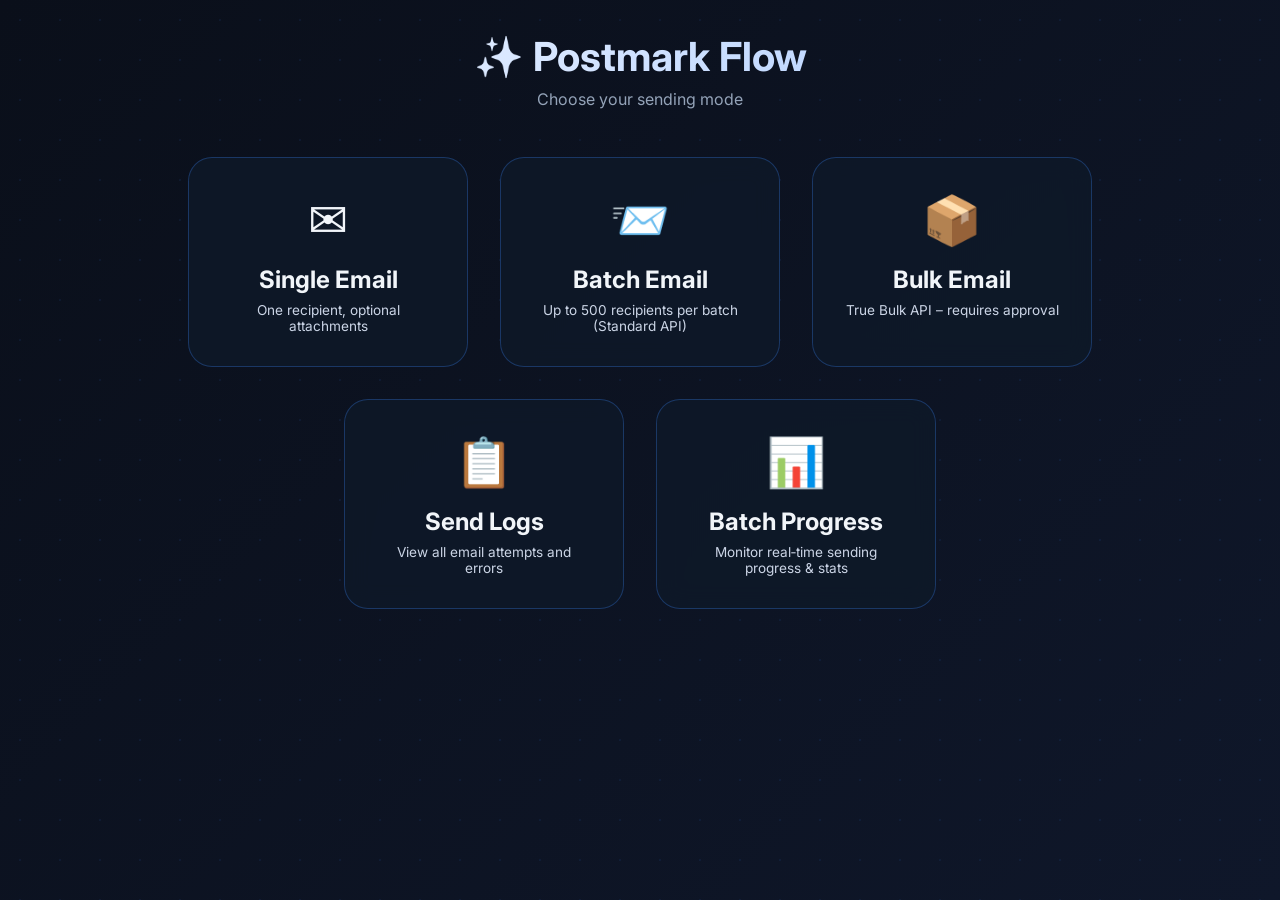
==== frontend/index.html @ 51f67a2d "Add files via upload" ====
<!DOCTYPE html>
<html lang="en">
<head>
    <meta charset="UTF-8">
    <meta name="viewport" content="width=device-width, initial-scale=1.0">
    <title>Postmark Flow – Choose Mode</title>
    <link href="https://fonts.googleapis.com/css2?family=Inter:wght@300;400;500;600;700&display=swap" rel="stylesheet">
    <link rel="stylesheet" href="css/style.css">
</head>
<body>
    <div class="container">
        <h1>✨ Postmark Flow</h1>
        <p class="sub">Choose your sending mode</p>
        <div class="cards">
            <a href="single.html" class="card">
                <div class="card-icon">✉️</div>
                <h3>Single Email</h3>
                <p>One recipient, optional attachments</p>
            </a>
            <a href="batch.html" class="card">
                <div class="card-icon">📨</div>
                <h3>Batch Email</h3>
                <p>Up to 500 recipients per batch (Standard API)</p>
            </a>
            <a href="bulk.html" class="card">
                <div class="card-icon">📦</div>
                <h3>Bulk Email</h3>
                <p>True Bulk API – requires approval</p>
            </a>
            <a href="logs.html" class="card">
                <div class="card-icon">📋</div>
                <h3>Send Logs</h3>
                <p>View all email attempts and errors</p>
            </a>
            <a href="progress.html" class="card">
                <div class="card-icon">📊</div>
                <h3>Batch Progress</h3>
                <p>Monitor real‑time sending progress & stats</p>
            </a>
        </div>
    </div>
</body>
</html>
---- frontend/css/style.css ----
* {
    margin: 0;
    padding: 0;
    box-sizing: border-box;
}

body {
    font-family: 'Inter', system-ui, sans-serif;
    background: linear-gradient(135deg, #0a0f1a, #0f172a);
    min-height: 100vh;
    color: #f1f5f9;
    padding: 2rem;
    position: relative;
}

/* Subtle background pattern for depth (no interference) */
body::before {
    content: '';
    position: fixed;
    top: 0;
    left: 0;
    width: 100%;
    height: 100%;
    background-image: radial-gradient(rgba(59,130,246,0.08) 1px, transparent 1px);
    background-size: 40px 40px;
    pointer-events: none;
    z-index: 0;
}

.container {
    position: relative;
    z-index: 10;
    max-width: 1200px;
    margin: 0 auto;
}

/* Cards (index) */
.cards {
    display: flex;
    justify-content: center;
    gap: 2rem;
    flex-wrap: wrap;
    margin-top: 3rem;
}
.card {
    background: rgba(15, 25, 40, 0.85);
    backdrop-filter: blur(12px);
    border-radius: 1.5rem;
    padding: 2rem;
    width: 280px;
    text-align: center;
    cursor: pointer;
    transition: 0.3s;
    border: 1px solid rgba(59,130,246,0.3);
    text-decoration: none;
    color: inherit;
    display: block;
}
.card:hover {
    transform: translateY(-8px);
    border-color: #3b82f6;
    background: rgba(30, 45, 65, 0.9);
}
.card-icon { font-size: 3rem; margin-bottom: 1rem; }
.card h3 { font-size: 1.5rem; margin-bottom: 0.5rem; }
.card p { color: #cbd5e6; font-size: 0.85rem; }

/* Form containers – solid dark background with blur */
.form-card {
    background: rgba(10, 20, 30, 0.92);
    backdrop-filter: blur(16px);
    border-radius: 1.5rem;
    padding: 2rem;
    margin-top: 2rem;
    border: 1px solid rgba(59,130,246,0.3);
    box-shadow: 0 20px 35px -10px rgba(0,0,0,0.3);
}
h1 {
    font-size: 2.5rem;
    text-align: center;
    margin-bottom: 0.5rem;
    background: linear-gradient(135deg, #fff, #a0c4ff);
    -webkit-background-clip: text;
    background-clip: text;
    color: transparent;
}
.sub {
    text-align: center;
    margin-bottom: 2rem;
    color: #94a3b8;
}
.form-row {
    display: flex;
    gap: 1.5rem;
    flex-wrap: wrap;
    margin-bottom: 1.2rem;
}
.form-group {
    flex: 1;
    min-width: 200px;
}
label {
    display: block;
    font-size: 0.85rem;
    font-weight: 500;
    margin-bottom: 0.5rem;
    color: #e2e8f0;
}
input, textarea, select {
    width: 100%;
    padding: 0.8rem 1rem;
    background: rgba(0,0,0,0.5);
    border: 1px solid #334155;
    border-radius: 0.75rem;
    font-family: inherit;
    font-size: 0.9rem;
    color: #f1f5f9;
}
input:focus, textarea:focus, select:focus {
    outline: none;
    border-color: #3b82f6;
    box-shadow: 0 0 0 2px rgba(59,130,246,0.3);
}
.drag-zone {
    border: 2px dashed #334155;
    border-radius: 1rem;
    padding: 1.5rem;
    text-align: center;
    background: rgba(0,0,0,0.3);
    cursor: pointer;
    transition: 0.2s;
    margin-bottom: 1rem;
}
.drag-zone.drag-over {
    border-color: #3b82f6;
    background: rgba(59,130,246,0.15);
}
.drag-zone.success {
    border-color: #10b981;
    background: rgba(16,185,129,0.1);
}
.file-badge {
    display: inline-block;
    background: #10b98120;
    color: #34d399;
    padding: 0.3rem 0.8rem;
    border-radius: 2rem;
    font-size: 0.75rem;
    margin-top: 0.5rem;
}
.tabs {
    display: flex;
    gap: 0.5rem;
    border-bottom: 1px solid #334155;
    margin-bottom: 1.5rem;
}
.tab-btn {
    background: none;
    border: none;
    padding: 0.6rem 1.2rem;
    font-size: 0.9rem;
    font-weight: 500;
    color: #94a3b8;
    cursor: pointer;
    border-radius: 2rem;
}
.tab-btn.active {
    color: #3b82f6;
    background: rgba(59,130,246,0.15);
}
.tab-pane { display: none; }
.tab-pane.active { display: block; }
.preview-box {
    background: white;
    border: 1px solid #cbd5e6;
    border-radius: 1rem;
    padding: 1rem;
    min-height: 280px;
    overflow: auto;
    color: #1e293b;
}
.preview-box img {
    max-width: 100%;
    height: auto;
}
.btn {
    padding: 0.8rem 1.8rem;
    border-radius: 2rem;
    font-weight: 600;
    border: none;
    cursor: pointer;
    font-size: 0.9rem;
    margin-top: 1rem;
}
.btn-primary {
    background: #3b82f6;
    color: white;
}
.btn-primary:hover { background: #2563eb; }
.btn-secondary {
    background: rgba(45,58,78,0.8);
    color: #eef2ff;
    border: 1px solid #475569;
}
.alert {
    margin-top: 1rem;
    padding: 1rem;
    border-radius: 1rem;
}
.alert-success {
    background: #10b98120;
    color: #34d399;
    border: 1px solid #10b98160;
}
.alert-error {
    background: #ef444420;
    color: #f87171;
    border: 1px solid #ef444460;
}
.back-link {
    display: inline-block;
    margin-bottom: 1rem;
    color: #60a5fa;
    text-decoration: none;
}
.back-link:hover { text-decoration: underline; }

/* Table for logs */
.log-table {
    width: 100%;
    border-collapse: collapse;
    margin-top: 1rem;
}
.log-table th, .log-table td {
    padding: 0.75rem;
    text-align: left;
    border-bottom: 1px solid #334155;
}
.log-table th {
    background: rgba(0,0,0,0.3);
    font-weight: 600;
}
.status-sent { color: #34d399; }
.status-failed { color: #f87171; }
.status-pending { color: #fbbf24; }

/* Attachment row – checkbox + file input on same line */
.attachment-row {
    display: flex;
    align-items: center;
    gap: 1rem;
    flex-wrap: wrap;
    margin-top: 0.5rem;
}
.attachment-row label {
    display: flex;
    align-items: center;
    gap: 0.5rem;
    cursor: pointer;
}
.attachment-row input[type="checkbox"] {
    width: 18px;
    height: 18px;
    margin: 0;
}
.attachment-row input[type="file"] {
    flex: 1;
    min-width: 200px;
}
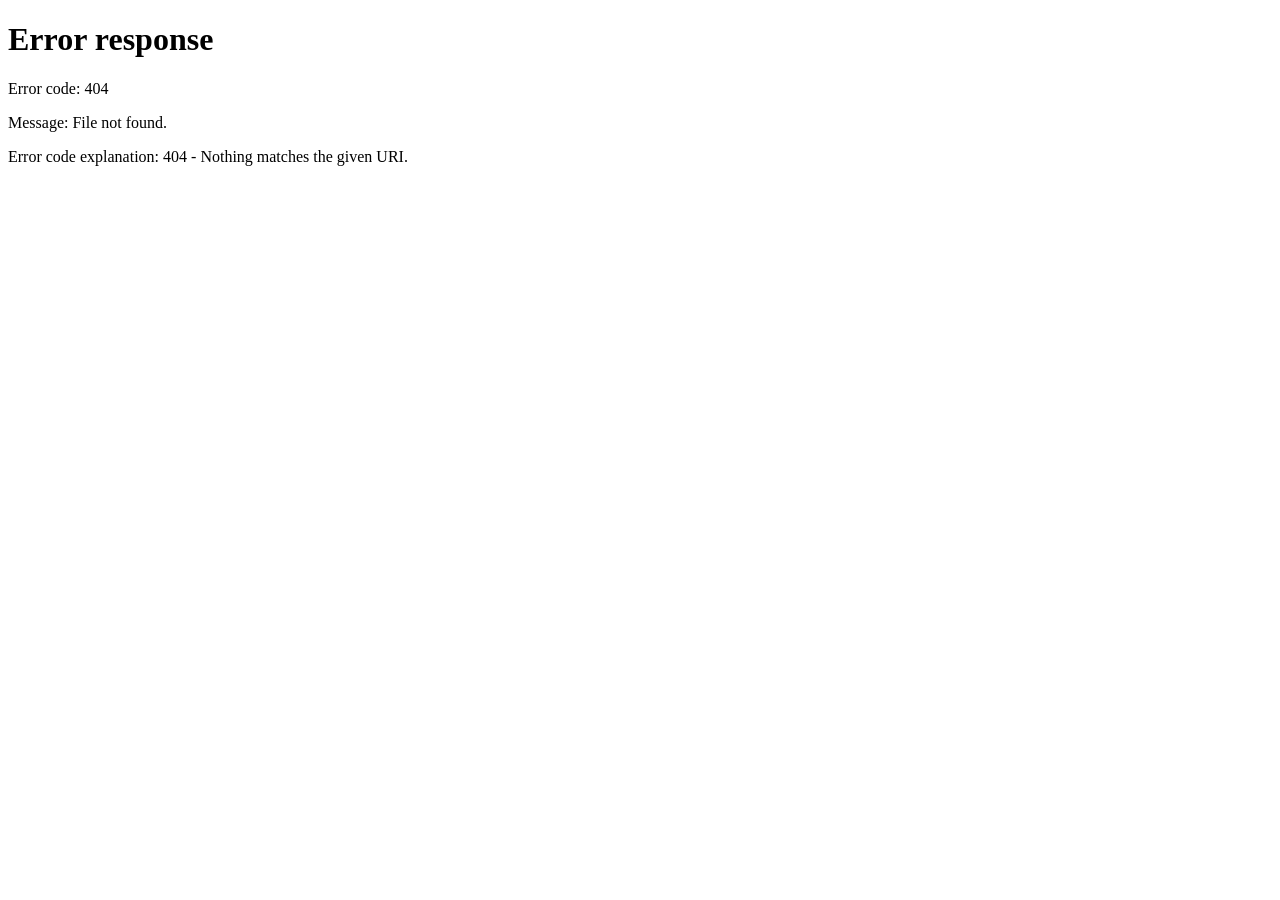
==== commit 7cb924b9: "Update index.html" ====
--- a/frontend/index.html
+++ b/frontend/index.html
@@ -6,12 +6,36 @@
     <title>Postmark Flow – Choose Mode</title>
     <link href="https://fonts.googleapis.com/css2?family=Inter:wght@300;400;500;600;700&display=swap" rel="stylesheet">
     <link rel="stylesheet" href="css/style.css">
+    <style>
+        .header {
+            display: flex;
+            justify-content: flex-end;
+            margin-bottom: 2rem;
+        }
+        .logout-btn {
+            background: #ef4444;
+            color: white;
+            border: none;
+            padding: 0.5rem 1rem;
+            border-radius: 0.5rem;
+            cursor: pointer;
+            font-weight: 500;
+            font-size: 0.9rem;
+        }
+        .logout-btn:hover {
+            background: #dc2626;
+        }
+    </style>
 </head>
 <body>
     <div class="container">
+        <div class="header">
+            <button id="logoutBtn" class="logout-btn">Logout</button>
+        </div>
         <h1>✨ Postmark Flow</h1>
         <p class="sub">Choose your sending mode</p>
-        <div class="cards">
+        <div class="cards" id="cardsContainer">
+            <!-- Standard cards (always visible) -->
             <a href="single.html" class="card">
                 <div class="card-icon">✉️</div>
                 <h3>Single Email</h3>
@@ -37,7 +61,46 @@
                 <h3>Batch Progress</h3>
                 <p>Monitor real‑time sending progress & stats</p>
             </a>
+            <!-- Admin card will be inserted here if user is admin -->
         </div>
     </div>
+
+    <script>
+        async function checkAuthAndShowAdmin() {
+            try {
+                const res = await fetch('/api/auth/me');
+                if (!res.ok) {
+                    // Not logged in – redirect to login
+                    window.location.href = '/login.html';
+                    return;
+                }
+                const user = await res.json();
+                // If admin, add the User Management card
+                if (user.role === 'admin') {
+                    const container = document.getElementById('cardsContainer');
+                    const adminCard = document.createElement('a');
+                    adminCard.href = 'admin.html';
+                    adminCard.className = 'card';
+                    adminCard.innerHTML = `
+                        <div class="card-icon">👑</div>
+                        <h3>User Management</h3>
+                        <p>Manage users, approvals, and Postmark tokens</p>
+                    `;
+                    container.appendChild(adminCard);
+                }
+            } catch (err) {
+                console.error('Auth check failed:', err);
+                window.location.href = '/login.html';
+            }
+        }
+
+        // Logout handler
+        document.getElementById('logoutBtn').addEventListener('click', async () => {
+            await fetch('/api/auth/logout', { method: 'POST' });
+            window.location.href = '/login.html';
+        });
+
+        checkAuthAndShowAdmin();
+    </script>
 </body>
-</html>+</html>
